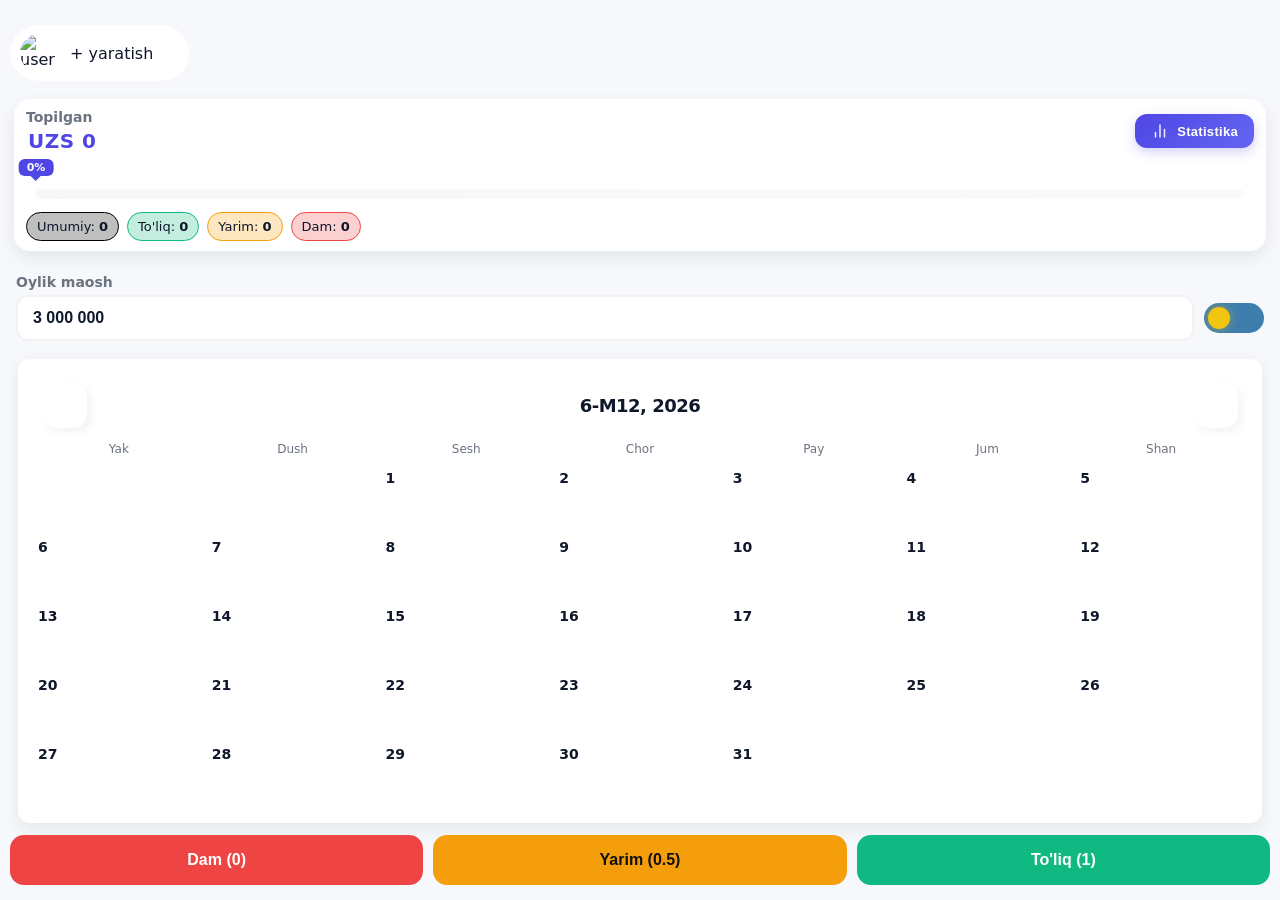
==== index.html @ cd0c7cdd "Add files via upload" ====
<!doctype html>
<html lang="uz">
<head>
    <meta charset="utf-8" />
    <meta name="viewport" content="width=device-width,initial-scale=1,viewport-fit=cover" />
    <meta name="theme-color" content="#4f46e5">
    <title>Shaxsiy Ish va Maosh Kuzatuvchi</title>
    <link rel="stylesheet" href="style.css">
</head>
<body>
    <div class="app">
        <div class="top-nav">
            <div class="profile">
            <div class="profile-section" id="profileTrigger">
                <div class="profile-avatar" id="avatarDisplay">
                    <img id="userImg" src="./icons/person-default.png" alt="user">
                </div>
                <span id="userNameDisplay">+ yaratish</span>
            </div>


            <div id="profileModal" class="modal hidden"> 
                <div class="modal-content">
                    <h3>Profil Ma'lumotlari</h3>
                    <input type="text" id="nameInput" placeholder="Ism Familiya">

                    <label for="imageInput" class="file-upload-label" id="fileLabel">
                        <div id="previewContainer" style="display: none; width: 80px; height: 80px; margin: 0 auto 10px auto; border-radius: 50%; overflow: hidden; border: 2px solid #7c4dff;">
                            <img id="imagePreview" src="" style="width: 100%; height: 100%; object-fit: cover;">
                        </div>
                        <span id="labelText">📷 Rasm yuklash</span>
                    </label>
                    <input type="file" id="imageInput" accept="image/*" style="display: none;">

                    <div class="modal-btns">
                        <button id="saveProfile">Saqlash</button>
                        <button id="closeModal">Yopish</button>
                    </div>
                </div>
            </div>
        </div>
        </div>
        
        
        <header class="top-card">
            <div class="top-left">
                <div class="earned">Topilgan <span id="statEarned">0.00 UZS</span></div>
                <button onclick="showFullStatistics()" class="stat-btn" title="To'liq statistika">
                    <svg xmlns="http://www.w3.org/2000/svg" width="18" height="18" viewBox="0 0 24 24" fill="none" stroke="currentColor" stroke-width="2" stroke-linecap="round" stroke-linejoin="round">
                        <line x1="18" y1="20" x2="18" y2="10"></line>
                        <line x1="12" y1="20" x2="12" y2="4"></line>
                        <line x1="6" y1="20" x2="6" y2="14"></line>
                    </svg>
                    <span>Statistika</span>
                </button>
            </div>
            <div class="progress-container">
                <div class="progress-bar small">
                    <div id="progressFill"></div>
                    <div class="progress-mini" id="progressIndicator">
                        <span id="progressPercent">0%</span>
                    </div>
                </div>
            </div>
            <div class="badges">
                <span class="badge opshi">Umumiy: <strong id="statOpshi">0</strong></span>
                <span class="badge full">To'liq: <strong id="statFull">0</strong></span>
                <span class="badge half">Yarim: <strong id="statHalf">0</strong></span>
                <span class="badge off">Dam: <strong id="statOff">0</strong></span>
            </div>
        </header>
        <main>
            <section class="inputs-row">
                <div class="salary-container">
                    <label for="monthlySalary">Oylik maosh</label>
                    <div class="input-wrapper">
                        <input id="monthlySalary" type="text" inputmode="numeric" placeholder="0" />
                        <button id="themeToggle" class="theme-toggle" title="Qorong'i/Yorug' rejim">
                            <div class="toggle-circle"></div>
                        </button>
                    </div>
                </div>
            </section>
            <section class="calendar-card">
                <div class="calendar-header">
                    <button id="prevMonth2" class="nav small"> 
                        <span class="icon-left"></span>
                    </button>
                    
                    <h2 id="monthLabelCenter"></h2>
                    
                    <button id="nextMonth2" class="nav small">
                        <span class="icon-right"></span>
                    </button>
                </div>
                <div class="calendar" id="calendar"></div>
            </section>
            <section class="actions">
                <div class="legend">
                    <button class="action red" data-value="0">Dam (0)</button>
                    <button class="action yellow" data-value="0.5">Yarim (0.5)</button>
                    <button class="action green" data-value="1">To'liq (1)</button>
                </div>
            </section>
            <footer class="developer-signature">
                <div class="sig-line"></div>
                <div class="sig-content">
                    <span class="sig-icon">
                        <svg viewBox="0 0 24 24" fill="none" stroke="currentColor" stroke-width="2">
                            <path d="M16 18l6-6-6-6M8 6l-6 6 6 6m5-10l-2 12" stroke-linecap="round" stroke-linejoin="round"/>
                        </svg>
                    </span>
                    <h3 class="sig-text">Dasturchi: <span>Ramazan Alliyarov</span></h3>
                </div>
                <div class="sig-line"></div>
            </footer>
        </main>
    </div>
            <div id="statsModal" class="modal-overlay">
                <div class="modal-content">
                    <div class="modal-header">
                        <h2>Oylik statistika</h2>
                        <button onclick="closeStatsModal()" class="close-btn">&times;</button>
                    </div>
                    <div id="statsList" class="stats-list">
                        </div>
                </div>
            </div>
    <script src="./script.js"></script>
</body>
</html>
---- style.css ----
:root{
    /* --bg-image: url('./icons/day_theme.png'); */
    --bg: #f6f8fb;
    --card: #ffffff;
    --muted: #6b7280;
    --accent: #4f46e5;
    --green: #10b981;
    --yellow: #f59e0b;
    --red: #ef4444;
    --glass: rgba(255,255,255,0.6);
    --shadow: 0 6px 18px rgba(15,23,42,0.08);
    --radius: 12px;
    --text: #0f172a;
    --cardmodal: #c4c4c4;
    --icon-left: url('file:///android_asset/icons/left-day.png');
    --icon-right: url('file:///android_asset/icons/right-day.png');
    --icon-ong: url('./icons/right-day.png');
    --icon-shep: url('./icons/left-day.png');
}

:root.dark{
    /* --bg-image: url('./icons/darc_theme.png'); */
    --bg: #0b1020;
    --card: rgba(15, 23, 36, 0.9);
    --muted: #94a3b8;
    --accent: #7c3aed;
    --green: #34d399;
    --yellow: #fbbf24;
    --red: #fb7185;
    --glass: rgba(255,255,255,0.03);
    --shadow: 0 6px 24px rgba(2,6,23,0.6);
    --radius: 12px;
    --text: #e6eef8;
    --cardmodal: #1e293b;
    --icon-left: url('file:///android_asset/icons/left-night.png');
    --icon-right: url('file:///android_asset/icons/right-night.png');
    --icon-ong: url('./icons/right-night.png');
    --icon-shep: url('./icons/left-night.png');
}





*{box-sizing:border-box}
html,body{height:100%}
body{
    margin:0;
    font-family:Inter,ui-sans-serif,system-ui,-apple-system,"Segoe UI",Roboto,"Helvetica Neue",Arial;
    background:var(--bg);color:var(--text);-webkit-font-smoothing:antialiased;
    /* background: url(./icons/Rectangle.png); */
    background-image: var(--bg-image);
    background-repeat: no-repeat;
    background-size: cover;
    background-position: center;
    background-attachment: fixed;
    min-height: 100vh;
    margin: 0;
    color: var(--text);
    -webkit-font-smoothing: antialiased;
}
.app{max-width:1100px;margin:0 auto;padding:18px;max-width:100%;min-height:100vh;padding-bottom:28px}

.top-card{background:var(--card);box-shadow:var(--shadow);border-radius:16px;padding:14px;margin:10px 4px}
.top-card .earned{font-size:14px;color:var(--muted)}
.top-card .earned span{display:block;font-size:20px;color:var(--accent);font-weight:700}
.top-card .progress-mini{font-weight:700;color:var(--accent);text-align:right}
.top-card .progress-bar.small{height:10px;margin-top:10px;border-radius:999px;background:linear-gradient(90deg,rgba(0,0,0,0.03),rgba(0,0,0,0.02));overflow:hidden}
.top-card .badges{display:flex;gap:8px;margin-top:12px}
.badge{padding:6px 10px;border-radius:100px;background:rgba(0,0,0,0.02);font-size:13px}
.badge.opshi{background:rgba(0, 0, 0, 0.250);color:var(--muted); border: 1.5px solid rgba(0, 0, 0, 1);}
.badge.full{background:rgba(16, 185, 129, 0.250);color:var(--muted); border: 1.5px solid rgba(16, 185, 129, 1);}
.badge.half{background:rgba(245,158,11,0.250);color:var(--muted); border: 1.5px solid rgba(245, 158, 11, 1);}
.badge.off{background:rgba(239,68,68,0.250);color:var(--muted); border: 1.5px solid rgba(239,68,68,1);}

.inputs-row{display:flex;align-items:center;gap:12px;padding:10px 6px}
.inputs-row .input-inline{flex:1}
.inputs-row .input-inline input{width:100%;padding:12px;border-radius:12px}
.controls{display:flex;align-items:center;gap:8px}
.theme-toggle{background:var(--card);border-radius:12px;padding:10px;border:1px solid rgba(0,0,0,0.06);touch-action:manipulation}

.calendar-card{background:var(--card);box-shadow:var(--shadow);padding:12px;border-radius:18px;margin:8px}
.calendar-header{display:flex;align-items:center;justify-content:space-between;padding:8px}
.calendar-header h2{margin:0;font-size:20px;text-align:center;flex:1}
.nav.small{padding:8px 10px}

.progress{margin:8px 0}
.progress-info{display:flex;justify-content:space-between;font-size:13px;color:var(--muted);margin-bottom:8px}
.progress-bar{height:12px;background:linear-gradient(90deg,rgba(0,0,0,0.03),rgba(0,0,0,0.02));border-radius:999px;overflow:hidden}
#progressFill{height:100%;width:0;background:linear-gradient(90deg,var(--accent),#22c1c3)}

.calendar-card{background:var(--card);box-shadow:var(--shadow);padding:16px;border-radius:var(--radius);}
.calendar{display:grid;grid-template-columns:repeat(7,1fr);gap:8px}
.calendar .dow{font-size:12px;color:var(--muted);text-align:center;padding:6px}
.cell{min-height:96px;background:transparent;padding:10px;border-radius:12px;position:relative;cursor:pointer;transition:transform .08s ease,box-shadow .08s ease;touch-action:manipulation}
.cell:active{transform:translateY(0)}
.cell .date{font-weight:600;font-size:16px}
.cell small{display:block;color:var(--muted);font-size:12px;margin-top:8px}
.cell.empty{background:transparent;cursor:default}

.cell.off{background:linear-gradient(90deg,rgba(239,68,68,0.08),rgba(239, 68, 68, 0.5));border:1px solid rgb(239, 68, 68)}
.cell.half{background:linear-gradient(90deg,rgba(245,158,11,0.08),rgba(245, 159, 11, 0.5));border:1px solid rgb(245, 159, 11)}
.cell.full{background:linear-gradient(90deg,rgba(16, 185, 129, 0.08),rgba(16, 185, 129, 0.5));border:1px solid rgb(16, 185, 129)}

.selected{outline:3px solid rgba(79,70,229,0.15)}

.actions{display:flex;flex-direction:column;gap:12px;margin-top:12px}
.legend{display:flex;gap:10px}
.action{flex:1;padding:16px;border-radius:14px;border:0;font-weight:800;color:#ffffff;font-size:16px;min-width:86px}
.action.red{background:var(--red)}
.action.yellow{background:var(--yellow);color:#111}
.action.green{background:var(--green)}
.action:active{transform:translateY(1px)}
.selectedInfo{color:var(--muted);font-size:15px}

.report{margin-top:14px;background:var(--card);padding:14px;border-radius:12px;box-shadow:var(--shadow);font-size:15px}
.credits{margin-top:18px;color:var(--muted);font-size:13px;text-align:center;padding-bottom:env(safe-area-inset-bottom)}

.export-row{display:flex;justify-content:center;padding:12px}
.export{width:92%;padding:12px;border-radius:12px;border:1px solid rgba(79,70,229,0.2);background:transparent;color:var(--accent);font-weight:700}


@media (max-width:900px){
    .top-panel{flex-direction:column;align-items:stretch;padding:12px}
    .right{align-items:stretch}
    .stats{overflow:auto;padding:4px}
    .calendar .cell{min-height:88px}
    .inputs{display:flex;flex-direction:column;gap:8px}
    .controls{justify-content:space-between}
    .stat{min-width:64px;padding:10px}
}

@media (max-width:600px){
    .calendar{gap:4px}
    .calendar .cell{min-height:60px;padding:6px;font-size:13px}
    .cell .date{font-size:14px}
    .cell small{font-size:10px;margin-top:4px}
    .calendar-header h2{font-size:16px}
}

@media (max-width:420px){
    .app{padding:10px}
    .calendar-card{padding:8px;margin:4px}
    .calendar{gap:3px}
    .calendar .dow{font-size:10px;padding:4px}
    .cell{min-height:60px;padding:4px}
    .cell .date{font-size:13px}
    .cell small{font-size:9px;margin-top:2px;line-height:1.2}
    .action{padding:12px;font-size:13px}
    .inputs input{min-width:120px}
    .calendar-header h2{font-size:14px}
    .calendar-header button{padding:6px 8px}
}

.badge.full, .badge.half, .badge.off, .badge.opshi {
    color: var(--text);
}

.top-left {
    display: flex;             /* Elementlarni yonma-yon qilish */
    justify-content: space-between; /* Birini chapga, ikkinchisini o'ngga surish */
    align-items: center;       /* Vertikal ravishda markazlash */
    width: 100%;               /* To'liq kenglikni egallashi uchun */
}

/* Umumiy konteynerni telefon kengligiga moslash */
.app {
    max-width: 100%;
    margin: 0;
    padding: 10px; /* Chetki bo'shliqni kamaytirdik */
    min-height: 100vh;
}

/* Kalendar setkasini boshqarish */
.calendar {
    display: grid;
    grid-template-columns: repeat(7, 1fr); /* 7 ta ustun doimo teng taqsimlanadi */
    gap: 4px; /* Kataklar orasidagi masofani kamaytirdik */
}

/* Kalendar katakchasi */
.cell {
    min-height: 65px; /* Balandlikni kamaytirdik */
    padding: 4px;
    border-radius: 8px;
    display: flex;
    flex-direction: column;
    justify-content: space-between;
    overflow: hidden; /* Kontent chiqib ketmasligi uchun */
}

.cell .date {
    font-size: 14px;
    font-weight: 700;
}

/* Katak ichidagi kichik matnlar uchun */
.cell small {
    display: block;
    font-size: 9px; /* Matnni sezilarli kichraytirdik */
    line-height: 1;
    margin-top: 2px;
    white-space: nowrap; /* Matnni bitta qatorga majburlash yoki pastga tushirish */
}

/* Mobil qurilmalar uchun maxsus media so'rov */
@media (max-width: 480px) {
    .calendar-card {
        padding: 8px;
        margin: 4px 0;
    }
    
    .top-card .earned span {
        font-size: 18px; /* Pul miqdori shriftini kichraytirish */
    }

    .action {
        padding: 10px 5px; /* Pastki tugmalarni ixchamroq qilish */
        font-size: 12px;
    }
}


.salary-container {
    width: 100%;
    display: flex;
    flex-direction: column;
    gap: 5px;
}

.salary-container label {
    font-size: 14px;
    color: var(--muted);
    font-weight: 600;
}

.input-wrapper {
    display: flex;
    gap: 10px; /* Input va tugma orasidagi masofa */
    align-items: center;
}

#monthlySalary {
    flex: 1; /* Input maksimal joyni egallaydi */
    padding: 12px 15px;
    border-radius: 12px;
    border: 2px solid rgba(0,0,0,0.05);
    background: var(--card);
    color: var(--text);
    font-size: 16px;
    font-weight: 700;
    outline: none;
    transition: border-color 0.2s;
}

#monthlySalary:focus {
    border-color: var(--accent);
}

.theme-toggle {
    height: 48px; /* Input bilan bir xil balandlik */
    width: 48px;
    display: flex;
    align-items: center;
    justify-content: center;
    font-size: 20px;
    cursor: pointer;
}

.calendar-header h2 {
    font-size: 18px;
    font-weight: 800;
    color: var(--text);
    text-transform: capitalize; /* Oy nomini har doim katta harf bilan boshlash */
    letter-spacing: -0.5px;
}

.calendar-header .nav.small {
    background: var(--card);
    border: 1px solid rgba(0, 0, 0, 0.05);
    box-shadow: 0 4px 12px rgba(0, 0, 0, 0.05);
    border-radius: 10px;
    width: 40px;
    height: 40px;
    display: flex;
    align-items: center;
    justify-content: center;
    color: var(--accent);
    font-size: 14px;
    transition: all 0.2s ease;
}

.calendar-header .nav.small:active {
    transform: scale(0.9);
    background: var(--accent);
    color: #ffffff;
}

.earned {
    display: flex;
    flex-direction: column; /* Matn va summani qatorga ajratish */
    gap: 4px; /* Oraliq masofa */
    font-weight: 800;
}

#statEarned {
    display: inline-block;
    letter-spacing: 0.5px; /* Harflar orasidagi masofa yopishmasligi uchun */
    white-space: nowrap; /* Summa bo'linib ketmasligi uchun */
    margin-left: 2px;
}

.theme-toggle svg {
    stroke: var(--text); /* Matn rangi bilan bir xil bo'ladi */
    transition: all 0.3s ease;
}

.theme-toggle:active {
    transform: scale(0.9); /* Bosilganda kichrayish effekti */
}

/* Navigatsiya tugmalari (strelkalar uchun) */
.nav.small {
    background: var(--glass); /* Shaffof oyna effekti */
    border: 1px solid rgba(255, 255, 255, 0.1);
    border-radius: 12px;
    width: 40px;
    height: 40px;
    display: flex;
    align-items: center;
    justify-content: center;
    cursor: pointer;
    transition: all 0.2s ease;
    color: var(--text); /* Strelka rangi matn rangi bilan bir xil bo'ladi */
}

.nav.small svg {
    width: 20px;
    height: 20px;
}

.nav.small:active {
    transform: scale(0.9);
    background: var(--accent);
    color: #ffffff; /* Bosilganda rangi o'zgaradi */
}

/* Ikonka stili - ko'k kvadratni yo'qotamiz */
.icon-left, .icon-right {
    display: block;
    width: 20px;
    height: 20px;
    background-size: contain;
    background-repeat: no-repeat;
    background-position: center;
    background-color: transparent !important; /* Ko'k rangni o'chirish */
    -webkit-mask: none !important; /* Maskani butunlay o'chiramiz */
    mask: none !important;
}

.icon-left {
    background-image: var(--icon-left);
    background-image: var(--icon-shep);
}

.icon-right {
    background-image: var(--icon-right);
    background-image: var(--icon-ong);
}

/* Tugmaning o'zini oq (yoki dark mode) qilish */
.calendar-header .nav.small {
    background: var(--card) !important; 
    border: 1px solid rgba(0,0,0,0.05);
    display: flex;
    align-items: center;
    justify-content: center;
}

/* Tugma asosi */
.theme-toggle {
    width: 60px;
    height: 30px;
    border-radius: 50px;
    background-color: #3d7eae; /* Kunduzgi osmon rangi */
    position: relative;
    border: none;
    cursor: pointer;
    display: flex;
    align-items: center;
    padding: 0 5px;
    transition: all 0.4s ease;
    overflow: hidden;
}

/* Tugma ichidagi aylanuvchi quyosh/oy */
.toggle-circle {
    width: 22px;
    height: 22px;
    background-color: #f1c40f; /* Quyosh rangi */
    border-radius: 50%;
    position: absolute;
    left: 4px;
    transition: all 0.4s cubic-bezier(0.175, 0.885, 0.32, 1.275);
    box-shadow: 0 0 10px rgba(241, 196, 15, 0.5);
}

/* Qorong'i rejim holati */
:root.dark .theme-toggle {
    background-color: #2c3e50; /* Tungi osmon rangi */
}

:root.dark .toggle-circle {
    left: 34px;
    background-color: #ecf0f1; /* Oy rangi */
    box-shadow: 0 0 10px rgba(236, 240, 241, 0.3);
}

/* Oy kraterlarini yasash (faqat dark rejimda ko'rinadi) */
:root.dark .toggle-circle::before {
    content: '';
    position: absolute;
    width: 6px;
    height: 6px;
    background: #bdc3c7;
    border-radius: 50%;
    top: 4px;
    left: 4px;
    box-shadow: 8px 8px 0 #bdc3c7, 10px 0px 0 #bdc3c7;
    opacity: 1;
}

/* Kunduzgi rejimda kraterlarni yashirish */
.toggle-circle::before {
    opacity: 0;
    transition: opacity 0.2s;
}

/* Dark mode klassi qo'shilganda tugma ichidagi aylanani surish */
.dark .toggle-circle {
    left: 32px !important; /* O'ngga surish */
    background-color: #ecf0f1 !important;
}

.dark .theme-toggle {
    background-color: #2c3e50 !important;
}

/* Animatsiya silliq bo'lishi uchun */
.toggle-circle {
    transition: all 0.4s cubic-bezier(0.175, 0.885, 0.32, 1.275);
}

.theme-toggle:active {
    transform: scale(0.95);
}



/* Kalendar navigatsiya tugmalari uchun zamonaviy dizayn */
.calendar-header .nav.small {
    width: 45px;
    height: 45px;
    border-radius: 14px;
    border: 1px solid rgba(255, 255, 255, 0.1);
    background: var(--card);
    display: flex;
    align-items: center;
    justify-content: center;
    cursor: pointer;
    transition: all 0.3s cubic-bezier(0.4, 0, 0.2, 1);
    box-shadow: 4px 4px 10px rgba(0, 0, 0, 0.05), 
                -4px -4px 10px rgba(255, 255, 255, 0.8);
    position: relative;
    color: var(--accent); /* Ikonka rangi */
}

/* Dark mode uchun soya moslashuvi */
:root.dark .calendar-header .nav.small {
    box-shadow: 4px 4px 12px rgba(0, 0, 0, 0.4), 
                -2px -2px 8px rgba(255, 255, 255, 0.02);
    border: 1px solid rgba(255, 255, 255, 0.05);
}

/* Tugma ustiga borganda (Hover) */
.calendar-header .nav.small:hover {
    transform: translateY(-2px);
    background: var(--accent);
    color: #ffffff !important; /* Ikonka oq bo'ladi */
    box-shadow: 0 6px 15px rgba(79, 70, 229, 0.3);
}



/* Bosilganda "botish" effekti (Active) */
.calendar-header .nav.small:active {
    transform: scale(0.92);
    box-shadow: inset 2px 2px 5px rgba(0, 0, 0, 0.1);
}

/* Ikonkalarni markazlash va rangini boshqarish */
.icon-left, .icon-right {
    display: inline-block;
    width: 22px;
    height: 22px;
    background-color: var(--accent); /* Asosiy rang */
    transition: background-color 0.3s ease;
    -webkit-mask-size: contain;
    mask-size: contain;
    -webkit-mask-repeat: no-repeat;
    mask-repeat: no-repeat;
}

/* Silliq o'tish animatsiyasi */
.calendar-header h2 {
    transition: all 0.3s ease;
    font-weight: 700;
    color: var(--text);
}

body {
    -webkit-user-select: none; 
    -ms-user-select: none;     
    user-select: none;
}

html, body {
    height: 100%;
    height: 100dvh; 
    margin: 0;
    padding: 0;
    overflow: hidden; 
    position: fixed; 
    width: 100%;
}

.app {
    height: 100%;
    height: 100dvh;
    display: flex;
    flex-direction: column;
    overflow: hidden;
}

main {
    flex: 1;
    overflow-y: auto; 
    -webkit-overflow-scrolling: touch;
    padding-bottom: env(safe-area-inset-bottom); 
}

/* Progress bar uchun tashqi konteyner */
.progress-container {
    margin-top: 35px; /* Tepadan raqam uchun joy */
    margin-bottom: 20px;
    position: relative;
    width: 100%;
    padding: 1px 10px;
}

.progress-bar.small {
    height: 10px;
    background: rgba(0, 0, 0, 0.1);
    border-radius: 20px;
    position: relative;
    overflow: visible !important; /* Raqam tashqariga chiqishi uchun shart! */
}

#progressFill {
    height: 100%;
    background: linear-gradient(90deg, var(--accent), #6366f1);
    border-radius: 20px;
    width: 0%;
    transition: width 0.5s ease;
}

/* Ustida yuradigan ko'rsatkich */
.progress-mini {
    position: absolute;
    top: -30px; /* Progress bar tepasida turishi */
    transform: translateX(-50%); /* Markazni to'g'irlash */
    background: var(--accent);
    color: white !important;
    padding: 2px 8px;
    border-radius: 6px;
    font-size: 11px;
    font-weight: 800;
    transition: left 0.5s ease;
    white-space: nowrap;
    display: block !important; /* Ko'rinishini kafolatlaymiz */
}

/* Kichik pastga qaragan strelka */
.progress-mini::after {
    content: '';
    position: absolute;
    bottom: -5px;
    left: 50%;
    transform: translateX(-50%);
    border-left: 5px solid transparent;
    border-right: 5px solid transparent;
    border-top: 5px solid var(--accent);
}

.developer-signature {
    display: flex;
    align-items: center;
    justify-content: center;
    gap: 15px;
    padding: 30px 10px;
    margin-top: 10px;
    opacity: 0.8;
}

/* Ikki chekkadagi chiziqlar */
.sig-line {
    height: 1px;
    flex: 1;
    background: linear-gradient(90deg, transparent, var(--muted), transparent);
    max-width: 80px;
}

.sig-content {
    display: flex;
    flex-direction: column;
    align-items: center;
    gap: 8px;
}

/* Dasturlash belgisi (Ikonka) */
.sig-icon {
    width: 32px;
    height: 32px;
    display: flex;
    align-items: center;
    justify-content: center;
    background: var(--card);
    border-radius: 50%;
    color: var(--accent);
    box-shadow: var(--shadow);
}

.sig-icon svg {
    width: 18px;
    height: 18px;
}

/* Ism-familiya stili */
.sig-text {
    font-size: 13px;
    color: var(--muted);
    margin: 0;
    font-weight: 500;
    letter-spacing: 0.5px;
}

.sig-text span {
    color: var(--text);
    font-weight: 700;
    display: block; /* Ismni pastga tushiradi (ixtiyoriy) */
    text-align: center;
    font-size: 15px;
}

/* Dark mode-da yanada yumshoqroq ko'rinishi uchun */
:root.dark .sig-line {
    background: linear-gradient(90deg, transparent, rgba(255,255,255,0.1), transparent);
}

/* Umumiy app paddingini kamaytirish */
.app {
    padding: 5px 10px; /* 10px dan 5px ga tushirdik */
    gap: 8px; /* Elementlar orasidagi masofa */
}

/* Yuqori kartadagi ichki bo'shliqlarni qisqartirish */
.top-card {
    padding: 10px 12px;
    margin-bottom: 5px;
}

.earned span {
    font-size: 18px; /* Pul miqdori shriftini sal kichraytirdik */
}

/* Progress bar konteynerini tepaga yaqinlashtirish */
.progress-container {
    margin-top: 25px; /* 35px dan 25px ga tushirdik */
    margin-bottom: 10px;
}

/* Pastki "Dasturchi" qismini ham ixchamlashtirish */
.developer-signature {
    padding: 15px 10px; /* Bo'shliqni yarmiga qisqartirdik */
}

.profile-section {
    display: flex; /* Elementlarni yonma-yon joylashtirish uchun */
    align-items: center; /* Vertikal o'rtaga tekislash */
    background: var(--border); /* Figma dizayndagi kulrang fon */
    padding: 5px 16px 5px 6px; /* O'ng tomondan ko'proq joy ism uchun */
    border-radius: 50px; /* To'liq oval shakli */
    gap: 12px; /* Rasm va ism orasidagi masofa */
    cursor: pointer;
    width: fit-content; /* MUHIM: Faqat ichidagi kontentga qarab kengayadi */
    
    transition: all 0.3s ease;
}

.profile-avatar img { width: 100%; height: 100%; object-fit: cover; }

/* Modal styling */
.modal {
    position: fixed; top: 0; left: 0; width: 100%; height: 100%;
    background: rgba(0,0,0,0.5); display: flex; align-items: center; justify-content: center; z-index: 1000;
}
.modal-content {
    background: var(--card); padding: 20px; border-radius: 16px; width: 90%; max-width: 350px;
}
.modal-content input { width: 100%; margin-bottom: 10px; padding: 10px; border-radius: 8px; border: 1px solid var(--border); }

.hidden {
    display: none !important;
}

#profileModal {
    /* Modal ochilganda markazda turishi uchun */
    display: none; 
    position: fixed;
    z-index: 9999;
    /* qolgan modal stillari... */
}

.profile {
    background: rgba(147, 147, 147, 0.5); /* Figma rangining 50% shaffofligi */
    border: solid 0.5px var(--border); /* Figma chegarasi */
    border-radius: 50px; /* To'liq oval shakli */
    
    /* DINAMIK KENGAYISh UChUN: */
    width: fit-content; /* Ism qancha uzun bo'lsa, fon shuncha cho'ziladi */
    min-width: 120px; /* Ism juda qisqa bo'lsa ham, profil xunuk ko'rinmasligi uchun minimal kenglik */
    
    /* IChKIDAGI ELEMENTLARNI JOYLARIGA QO'YISh: */
    display: flex; /* Rasm va ismni yonma-yon qilish */
    align-items: center; /* Vertikal o'rtaga tekislash */
    padding: 4px 20px 4px 4px; /* O'ng tomondan ism uchun ko'proq bo'shliq */
    gap: 10px; /* Rasm va ism orasidagi masofa */
    border-radius: 50px;
    margin: 20px 0px 0px 0px;
background: var(--card);
box-shadow:  20px 20px 60px var(--shadow),
             -20px -20px 60px var(--glass);
}

#userNameDisplay {
    white-space: nowrap; /* Ism hech qachon pastki qatorga tushib ketmaydi */
    font-weight: 500; /* Figma dizayndagi shrift qalinligi */
    color: var(--text); /* Matn oq rangda (Figma dizayningizga mos) */
    /* overflow va text-overflow olib tashlandi, ism to'liq ko'rinadi */
}

.profile-avatar {
    width: 38px; /* Figma bo'yicha rasm o'lchami */
    height: 38px;
    border-radius: 50%;
    overflow: hidden;
    flex-shrink: 0; /* Ism cho'zilsa ham, rasm qisqarib ketmaydi */
}

button:focus, .action:focus {
    outline: none !important;
    box-shadow: none !important;
}

button {
    -webkit-tap-highlight-color: transparent; /* Mobil qurilmalarda bosilganda ko'rsatiladigan rangni olib tashlash */
}

/* Modal asosi */
.modal-content {
    background: var(--cardmodal); /* Figma-dagi to'q fon */
    border: 1px solid var(--border); /* Figma-dagi chegaralar */
    border-radius: 24px; /* Yumshoq burchaklar */
    padding: 25px;
    width: 90%;
    max-width: 350px;
    box-shadow: 0 20px 40px var(--shadow);
    text-align: center;
}

.modal-content h3 {
    color: var(--text); /* Figma dizayndagi matn rangi */
    font-size: 20px;
    margin-bottom: 20px;
    font-weight: 600;
}

/* Inputlar uslubi */
#nameInput {
    width: 100%;
    background: var(--card); /* Figma-dagi to'q fon */
    border: 1.5px solid var(--border);
    border-radius: 12px;
    padding: 12px 15px;
    color: var(--text);
    font-size: 16px;
    margin-bottom: 15px;
    transition: all 0.3s ease;
    outline: none;
}

#nameInput:focus {
    border-color: #7c4dff; /* Binafsha rangli fokus */
    background: rgba(255, 255, 255, 0.08);
}

/* Fayl yuklash inputi (zamonaviy ko'rinish) */
#imageInput {
    font-size: 14px;
    color: #8a8d97;
    margin-bottom: 25px;
    width: 100%;
}

/* Tugmalar joylashuvi */
.modal-btns {
    display: flex;
    gap: 12px;
}

/* Umumiy tugma stili */
.modal-btns button {
    flex: 1;
    padding: 12px;
    border-radius: 12px;
    border: none;
    font-size: 15px;
    font-weight: 600;
    cursor: pointer;
    transition: transform 0.2s active;
}

/* Saqlash tugmasi (Asosiy) */
#saveProfile {
    background: linear-gradient(135deg, #7c4dff, #448aff);
    color: white;
    box-shadow: 0 4px 15px rgba(124, 77, 255, 0.3);
}

/* Yopish tugmasi (Ikkilamchi) */
#closeModal {
    background: linear-gradient(135deg, #ff6060, #c00000);
    color: #ffffff;
}

.modal-btns button:active {
    transform: scale(0.96); /* Bosilganda kichrayish effekti */
}

/* Haqiqiy xunuk tugmani yashiramiz */
#imageInput {
    display: none;
}

/* Uning o'rniga chiroyli ko'rinadigan label yaratamiz */
.file-upload-label {
    display: inline-block;
    width: 100%;
    padding: 12px;
    background: rgba(255, 255, 255, 0.05);
    border: 1.5px dashed rgba(255, 255, 255, 0.2);
    border-radius: 12px;
    color: #b0b3b8;
    font-size: 14px;
    cursor: pointer;
    margin-bottom: 20px;
    transition: all 0.3s ease;
    text-align: center;
}

.file-upload-label:hover {
    background: rgba(255, 255, 255, 0.1);
    border-color: #7c4dff;
    color: #fff;
}

/* Rasm tanlanganda ko'rinadigan belgi uchun */
.file-upload-label i {
    display: block;
    margin-bottom: 5px;
    font-size: 20px;
}

#previewContainer {
    width: 80px;
    height: 80px;
    margin: 10px auto;
    border-radius: 50%;
    overflow: hidden;
    border: 2px solid #7c4dff;
    display: none; /* Dastlab yashirin turadi */
}

#previewContainer.show {
    display: block;
}

#imagePreview {
    width: 100%;
    height: 100%;
    object-fit: cover; /* Rasmni buzmasdan sig'diradi */
}

.file-upload-label {
    display: flex;
    flex-direction: column;
    align-items: center;
    justify-content: center;
    min-height: 120px;
    border: 2px dashed rgba(255, 255, 255, 0.2);
    border-radius: 15px;
    padding: 15px;
    background: rgba(255, 255, 255, 0.02);
}

.hidden {
    display: none;
}

#labelText {
    color: var(--text);
}

/* Modal foni */
.modal-overlay {
    display: none;
    position: fixed;
    top: 0; left: 0;
    width: 100%; height: 100%;
    background: rgba(0,0,0,0.7);
    backdrop-filter: blur(5px);
    z-index: 1000;
    align-items: center;
    justify-content: center;
}

/* Modal oynasi */
.modal-content {
    background: var(--bg);
    width: 90%;
    max-width: 400px;
    max-height: 80vh;
    border-radius: var(--radius);
    overflow-y: auto;
    padding: 20px;
    box-shadow: var(--shadow);
}

.modal-header {
    display: flex;
    justify-content: space-between;
    align-items: center;
    margin-bottom: 20px;
    border-bottom: 1px solid var(--glass);
    padding-bottom: 10px;
}

.close-btn {
    background: none; border: none;
    font-size: 28px; color: var(--text);
    cursor: pointer;
}

/* Statistika qatorlari */
.stat-item {
    background: var(--card);
    padding: 15px;
    border-radius: 10px;
    margin-bottom: 10px;
    cursor: pointer;
    transition: transform 0.2s;
    border: 1px solid var(--glass);
}

.stat-item:active { transform: scale(0.98); }

.stat-row-top {
    display: flex;
    justify-content: space-between;
    font-weight: 700;
    margin-bottom: 5px;
    color: var(--text);
}

.stat-salary { color: var(--green); }

.stat-row-bottom {
    display: flex;
    gap: 15px;
    font-size: 12px;
    color: var(--muted);
}

.stat-row-bottom strong { color: var(--accent); }

/* Statistika tugmasi dizayni */
.stat-btn {
    display: flex;
    align-items: center;
    gap: 8px;
    background: linear-gradient(135deg, var(--accent), #6366f1);
    color: #ffffff;
    border: none;
    padding: 8px 16px;
    border-radius: 12px;
    font-size: 13px;
    font-weight: 600;
    cursor: pointer;
    transition: all 0.3s cubic-bezier(0.4, 0, 0.2, 1);
    box-shadow: 0 4px 12px rgba(79, 70, 229, 0.25);
    letter-spacing: 0.3px;
}

.stat-btn:hover {
    transform: translateY(-2px);
    box-shadow: 0 8px 20px rgba(79, 70, 229, 0.4);
    background: linear-gradient(135deg, #4338ca, var(--accent));
}

.stat-btn:active {
    transform: scale(0.96);
    box-shadow: 0 2px 8px rgba(79, 70, 229, 0.2);
}

.stat-btn svg {
    opacity: 0.9;
}
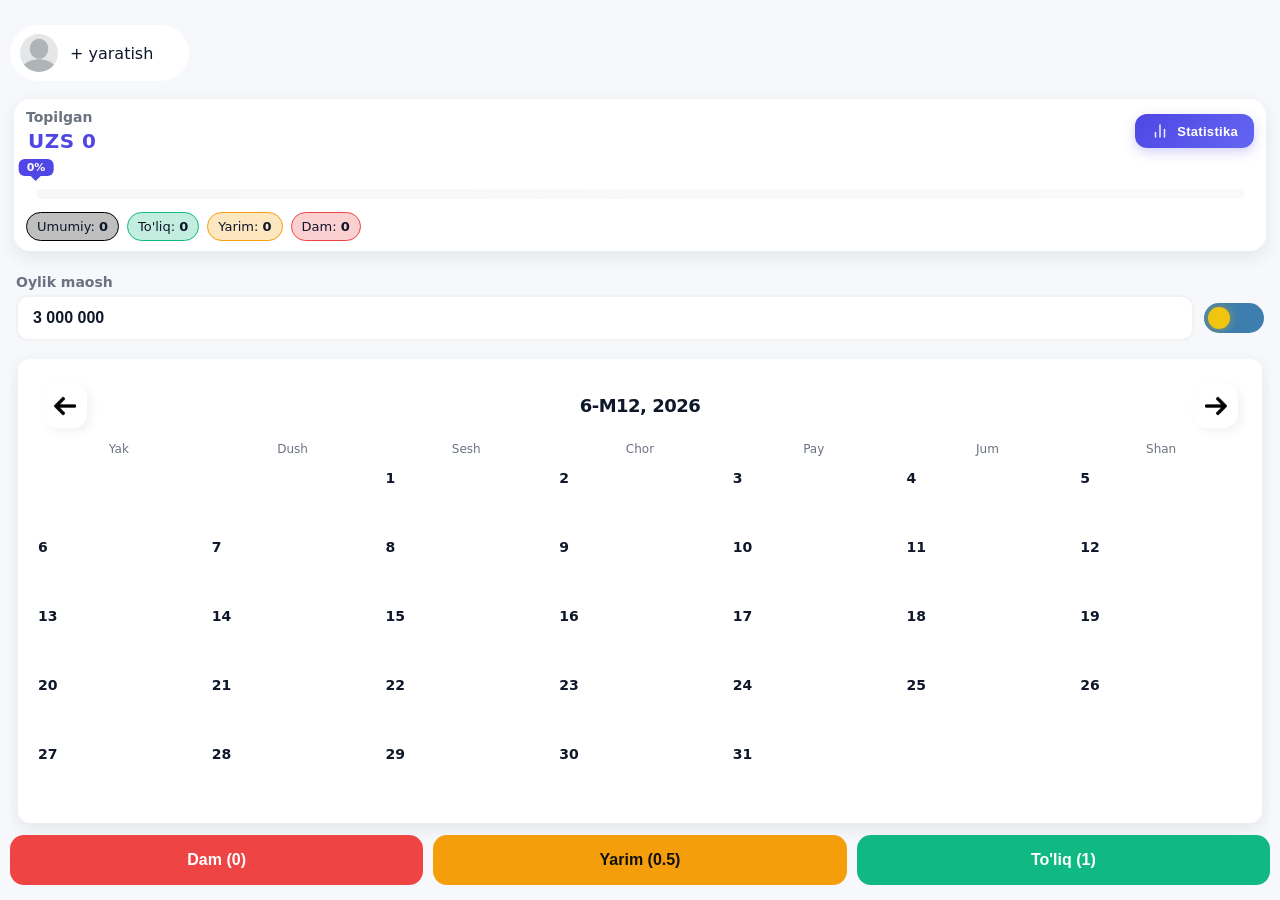
==== commit 87496b1a: "Change title and restructure index.html Updated the title and modified the structure of the HTML doc" ====
--- a/index.html
+++ b/index.html
@@ -4,7 +4,7 @@
     <meta charset="utf-8" />
     <meta name="viewport" content="width=device-width,initial-scale=1,viewport-fit=cover" />
     <meta name="theme-color" content="#4f46e5">
-    <title>Shaxsiy Ish va Maosh Kuzatuvchi</title>
+    <title>Ish kalendari📆</title>
     <link rel="stylesheet" href="style.css">
 </head>
 <body>
@@ -128,4 +128,5 @@
             </div>
     <script src="./script.js"></script>
 </body>
-</html>+
+</html>
